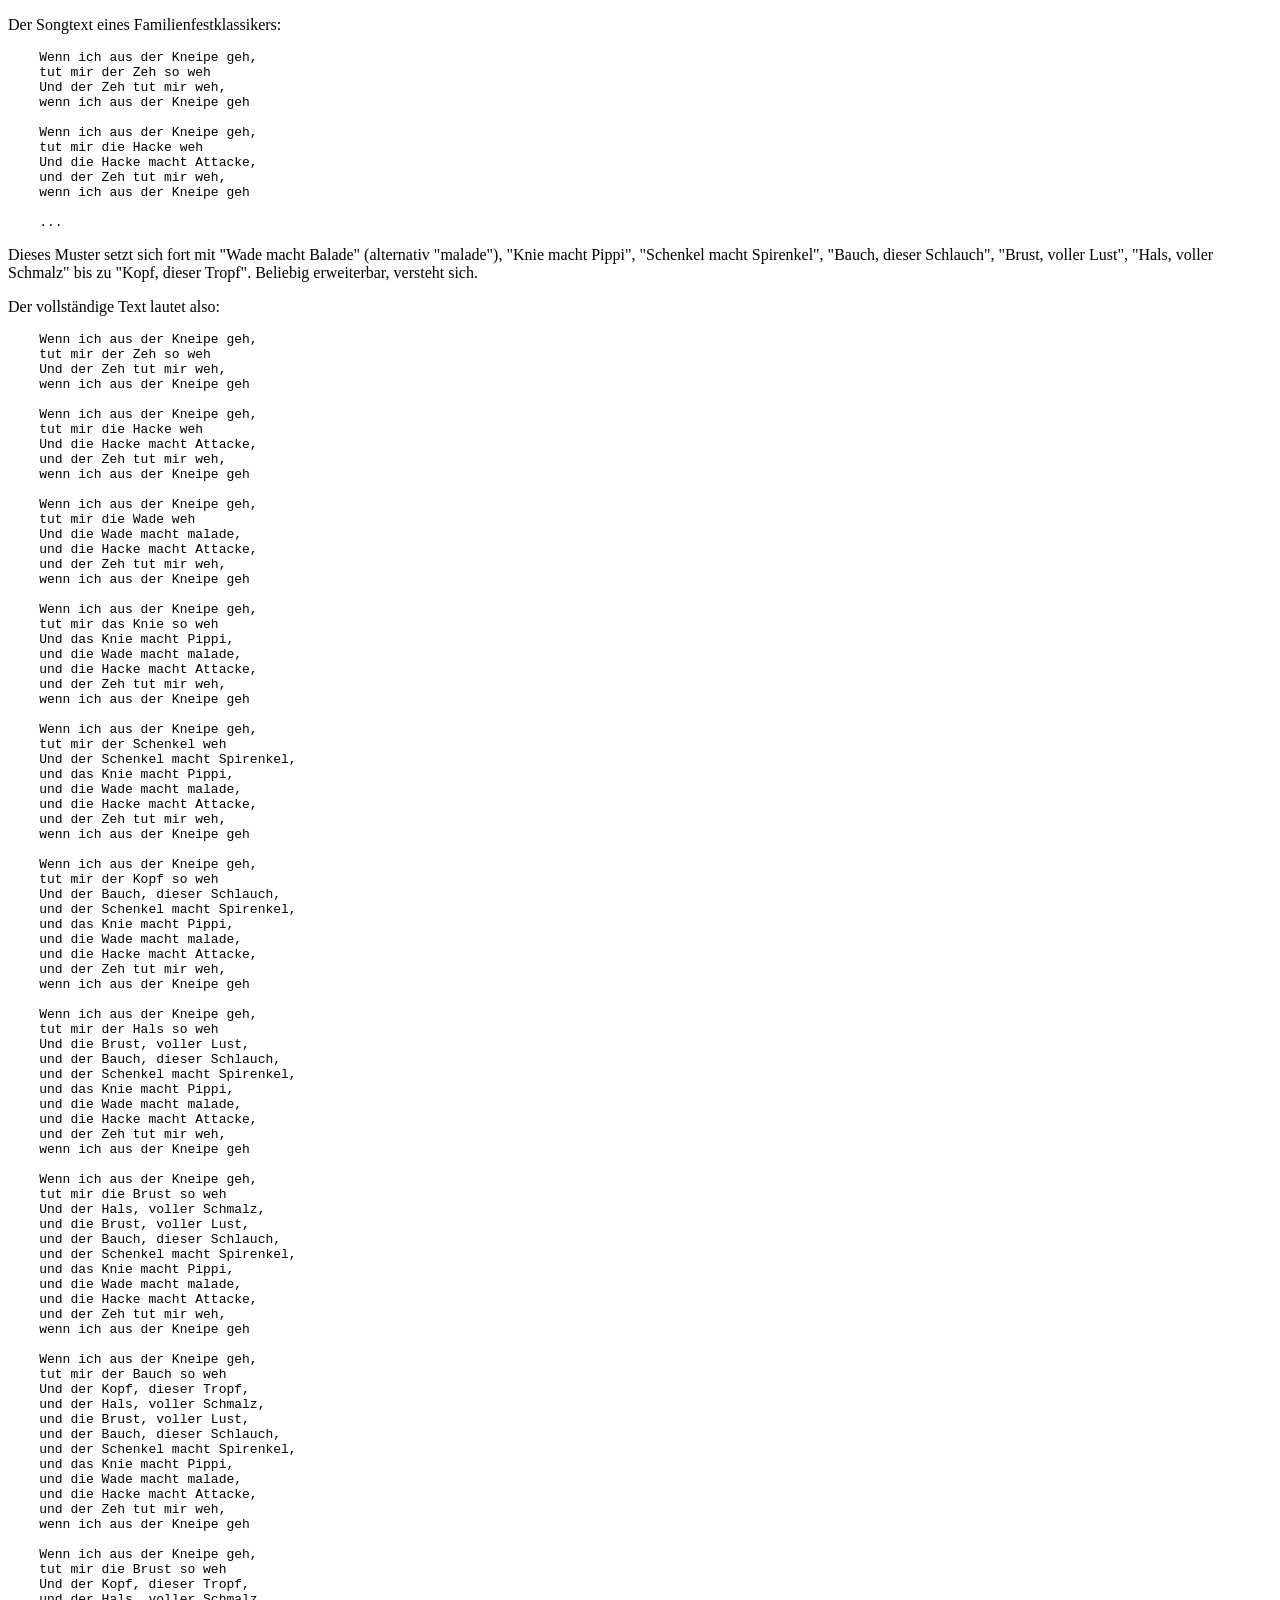
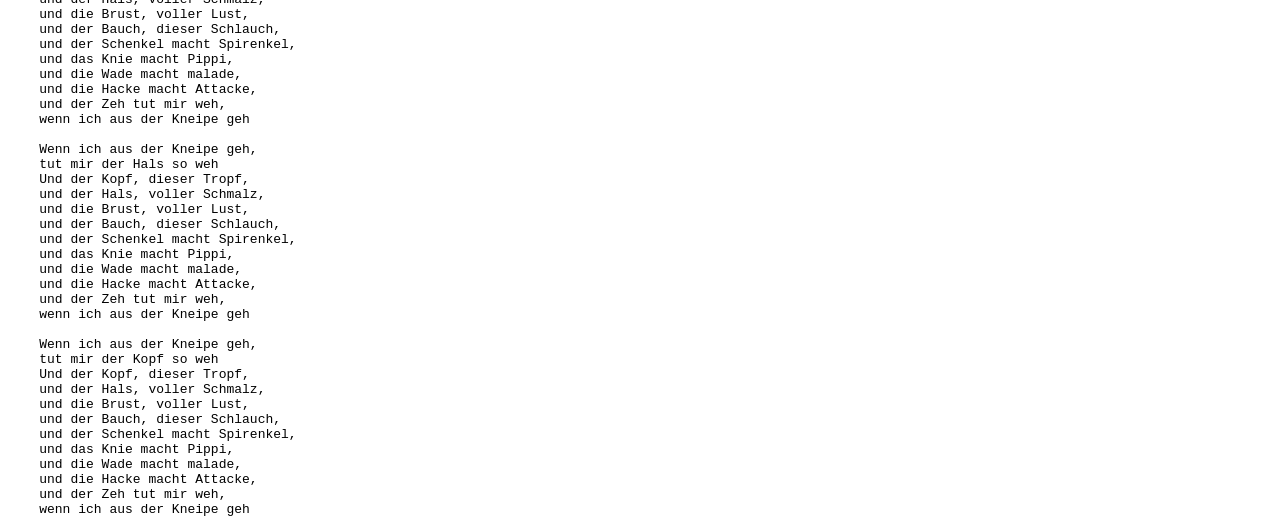
==== kneipe/index.html @ c38973b9 "Website ausmisten" ====
<!DOCTYPE html>
<body>
<p>
    Der Songtext eines Familienfestklassikers:
</p>
<pre>
    Wenn ich aus der Kneipe geh,
    tut mir der Zeh so weh
    Und der Zeh tut mir weh,
    wenn ich aus der Kneipe geh

    Wenn ich aus der Kneipe geh,
    tut mir die Hacke weh
    Und die Hacke macht Attacke,
    und der Zeh tut mir weh,
    wenn ich aus der Kneipe geh

    ...
</pre>
<p>
    Dieses Muster setzt sich fort mit "Wade macht Balade" (alternativ "malade"), "Knie macht Pippi", "Schenkel macht Spirenkel", "Bauch, dieser Schlauch", "Brust, voller Lust", "Hals, voller Schmalz" bis zu "Kopf, dieser Tropf". Beliebig erweiterbar, versteht sich.
</p>
<p>
    Der vollständige Text lautet also:
</p>
<!--
a = ["der Zeh so", "die Hacke", "die Wade", "das Knie so", "der Schenkel", "der Kopf so", "der Hals so", "die Brust so", "der Bauch so", "die Brust so", "der Hals so", "der Kopf so"]
b = ["der Zeh tut mir weh", "die Hacke macht Attacke", "die Wade macht malade", "das Knie macht Pippi", "der Schenkel macht Spirenkel", "der Bauch, dieser Schlauch", "die Brust, voller Lust", "der Hals, voller Schmalz", "der Kopf, dieser Tropf"]

for i in range(len(a)):
    print(f"Wenn ich aus der Kneipe geh,")
    print(f"tut mir {a[i]} weh")
    first = True
    for b2 in reversed(b[:i+1]):
        print(f"Und {b2}," if first else f"und {b2},")
        first = False
    print("wenn ich aus der Kneipe geh")
    print()
-->
<pre>
    Wenn ich aus der Kneipe geh,
    tut mir der Zeh so weh
    Und der Zeh tut mir weh,
    wenn ich aus der Kneipe geh

    Wenn ich aus der Kneipe geh,
    tut mir die Hacke weh
    Und die Hacke macht Attacke,
    und der Zeh tut mir weh,
    wenn ich aus der Kneipe geh

    Wenn ich aus der Kneipe geh,
    tut mir die Wade weh
    Und die Wade macht malade,
    und die Hacke macht Attacke,
    und der Zeh tut mir weh,
    wenn ich aus der Kneipe geh

    Wenn ich aus der Kneipe geh,
    tut mir das Knie so weh
    Und das Knie macht Pippi,
    und die Wade macht malade,
    und die Hacke macht Attacke,
    und der Zeh tut mir weh,
    wenn ich aus der Kneipe geh

    Wenn ich aus der Kneipe geh,
    tut mir der Schenkel weh
    Und der Schenkel macht Spirenkel,
    und das Knie macht Pippi,
    und die Wade macht malade,
    und die Hacke macht Attacke,
    und der Zeh tut mir weh,
    wenn ich aus der Kneipe geh

    Wenn ich aus der Kneipe geh,
    tut mir der Kopf so weh
    Und der Bauch, dieser Schlauch,
    und der Schenkel macht Spirenkel,
    und das Knie macht Pippi,
    und die Wade macht malade,
    und die Hacke macht Attacke,
    und der Zeh tut mir weh,
    wenn ich aus der Kneipe geh

    Wenn ich aus der Kneipe geh,
    tut mir der Hals so weh
    Und die Brust, voller Lust,
    und der Bauch, dieser Schlauch,
    und der Schenkel macht Spirenkel,
    und das Knie macht Pippi,
    und die Wade macht malade,
    und die Hacke macht Attacke,
    und der Zeh tut mir weh,
    wenn ich aus der Kneipe geh

    Wenn ich aus der Kneipe geh,
    tut mir die Brust so weh
    Und der Hals, voller Schmalz,
    und die Brust, voller Lust,
    und der Bauch, dieser Schlauch,
    und der Schenkel macht Spirenkel,
    und das Knie macht Pippi,
    und die Wade macht malade,
    und die Hacke macht Attacke,
    und der Zeh tut mir weh,
    wenn ich aus der Kneipe geh

    Wenn ich aus der Kneipe geh,
    tut mir der Bauch so weh
    Und der Kopf, dieser Tropf,
    und der Hals, voller Schmalz,
    und die Brust, voller Lust,
    und der Bauch, dieser Schlauch,
    und der Schenkel macht Spirenkel,
    und das Knie macht Pippi,
    und die Wade macht malade,
    und die Hacke macht Attacke,
    und der Zeh tut mir weh,
    wenn ich aus der Kneipe geh

    Wenn ich aus der Kneipe geh,
    tut mir die Brust so weh
    Und der Kopf, dieser Tropf,
    und der Hals, voller Schmalz,
    und die Brust, voller Lust,
    und der Bauch, dieser Schlauch,
    und der Schenkel macht Spirenkel,
    und das Knie macht Pippi,
    und die Wade macht malade,
    und die Hacke macht Attacke,
    und der Zeh tut mir weh,
    wenn ich aus der Kneipe geh

    Wenn ich aus der Kneipe geh,
    tut mir der Hals so weh
    Und der Kopf, dieser Tropf,
    und der Hals, voller Schmalz,
    und die Brust, voller Lust,
    und der Bauch, dieser Schlauch,
    und der Schenkel macht Spirenkel,
    und das Knie macht Pippi,
    und die Wade macht malade,
    und die Hacke macht Attacke,
    und der Zeh tut mir weh,
    wenn ich aus der Kneipe geh

    Wenn ich aus der Kneipe geh,
    tut mir der Kopf so weh
    Und der Kopf, dieser Tropf,
    und der Hals, voller Schmalz,
    und die Brust, voller Lust,
    und der Bauch, dieser Schlauch,
    und der Schenkel macht Spirenkel,
    und das Knie macht Pippi,
    und die Wade macht malade,
    und die Hacke macht Attacke,
    und der Zeh tut mir weh,
    wenn ich aus der Kneipe geh
</pre>
</body>
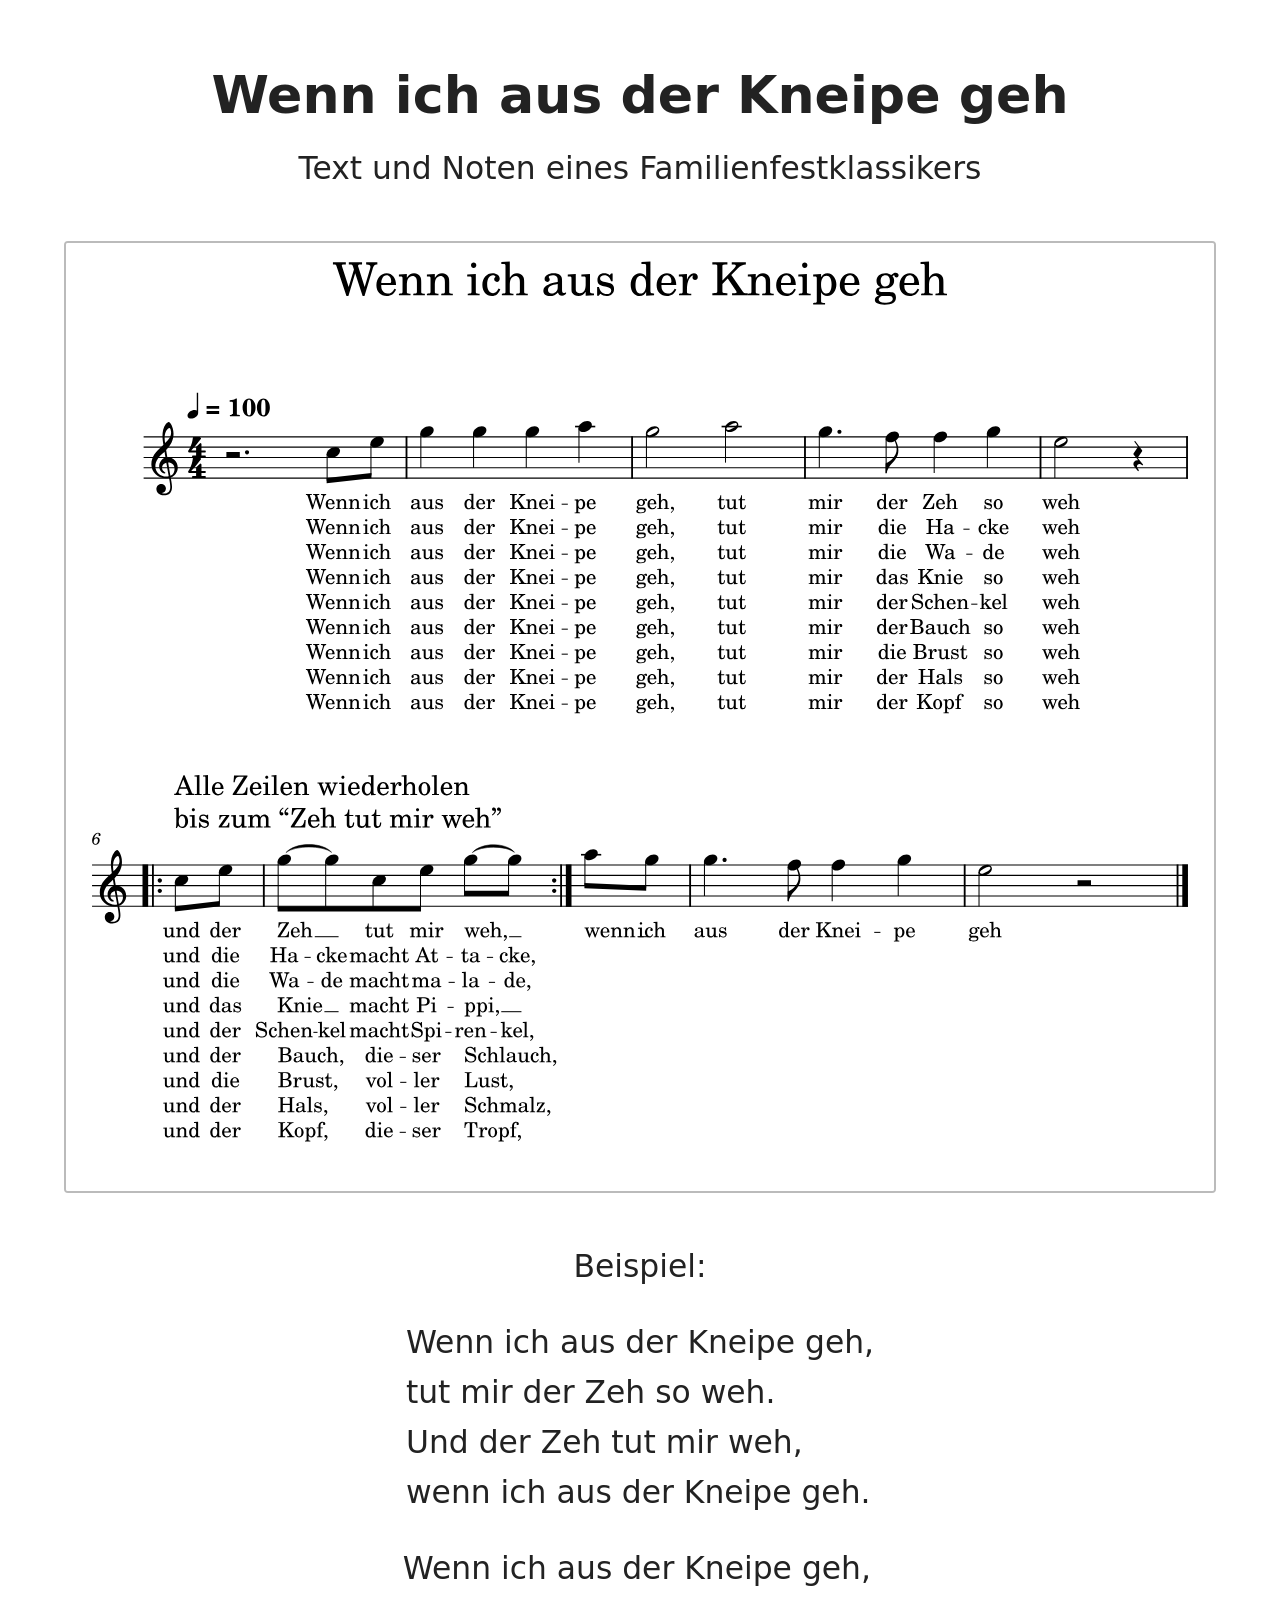
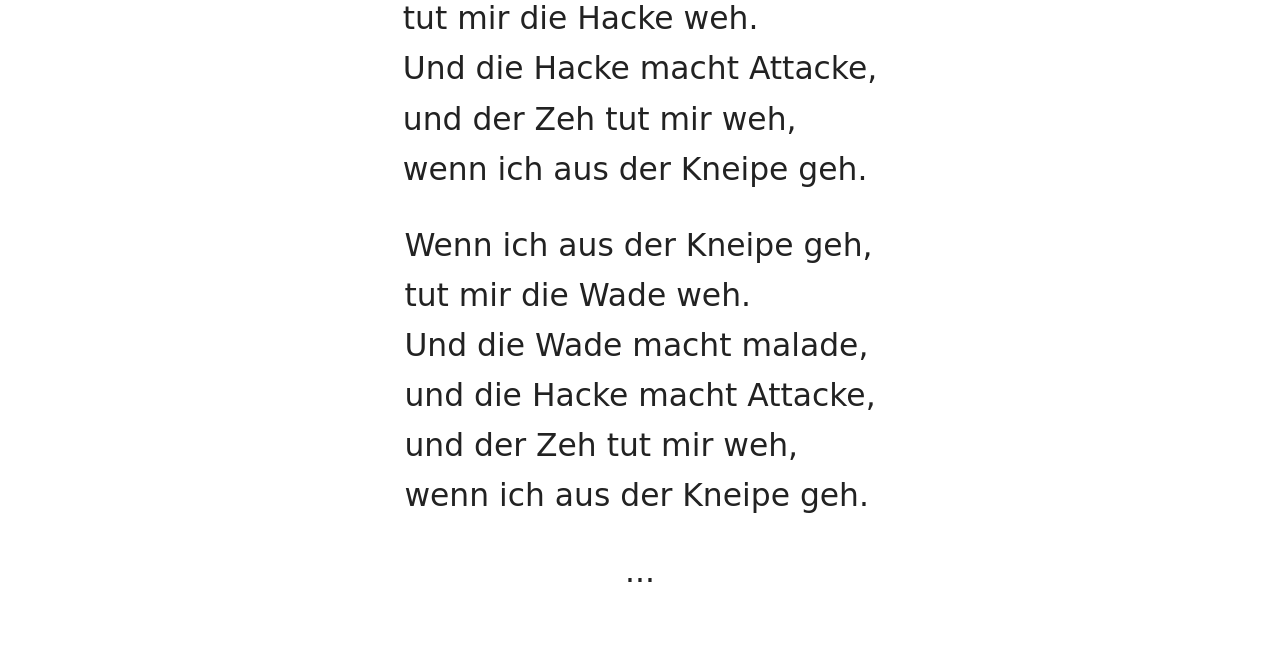
==== commit 40072fac: "Kneipenlied jetzt mit Noten! (und hübscher)" ====
--- a/kneipe/index.html
+++ b/kneipe/index.html
@@ -1,161 +1,77 @@
 <!DOCTYPE html>
+<html lang="de">
+<head>
+<meta charset="utf-8">
+<meta name="viewport" content="width=device-width, initial-scale=1">
+<title>Wenn ich aus der Kneipe geh</title>
+<style>
+	body {
+		max-width: 72rem;
+		margin: 4rem auto;
+		padding: 0 2rem;
+		font: clamp(1.25rem, 1.2vw + 1rem, 2.1rem)/1.6 system-ui, sans-serif;
+		color: #222;
+		background: #fff;
+		text-align: center;
+	}
+
+	h1 {
+		margin: 0 0 1rem;
+		font-size: clamp(2.2rem, 2.2vw + 1.5rem, 3.8rem);
+		line-height: 1.2;
+	}
+
+	img {
+		display: block;
+		box-sizing: border-box;
+		width: 100%;
+		height: auto;
+		margin: 3rem 0;
+		border: 2px solid #bbb;
+		border-radius: 4px;
+	}
+
+	p {
+		margin: 0 0 1.6rem;
+	}
+
+	.stanza {
+		width: fit-content;
+		margin-inline: auto;
+		text-align: left;
+		white-space: pre-line;
+	}
+</style>
+</head>
 <body>
-<p>
-    Der Songtext eines Familienfestklassikers:
-</p>
-<pre>
-    Wenn ich aus der Kneipe geh,
-    tut mir der Zeh so weh
-    Und der Zeh tut mir weh,
-    wenn ich aus der Kneipe geh
 
-    Wenn ich aus der Kneipe geh,
-    tut mir die Hacke weh
-    Und die Hacke macht Attacke,
-    und der Zeh tut mir weh,
-    wenn ich aus der Kneipe geh
+<h1>Wenn ich aus der Kneipe geh</h1>
 
-    ...
-</pre>
-<p>
-    Dieses Muster setzt sich fort mit "Wade macht Balade" (alternativ "malade"), "Knie macht Pippi", "Schenkel macht Spirenkel", "Bauch, dieser Schlauch", "Brust, voller Lust", "Hals, voller Schmalz" bis zu "Kopf, dieser Tropf". Beliebig erweiterbar, versteht sich.
-</p>
-<p>
-    Der vollständige Text lautet also:
-</p>
-<!--
-a = ["der Zeh so", "die Hacke", "die Wade", "das Knie so", "der Schenkel", "der Kopf so", "der Hals so", "die Brust so", "der Bauch so", "die Brust so", "der Hals so", "der Kopf so"]
-b = ["der Zeh tut mir weh", "die Hacke macht Attacke", "die Wade macht malade", "das Knie macht Pippi", "der Schenkel macht Spirenkel", "der Bauch, dieser Schlauch", "die Brust, voller Lust", "der Hals, voller Schmalz", "der Kopf, dieser Tropf"]
+<p>Text und Noten eines Familienfestklassikers</p>
 
-for i in range(len(a)):
-    print(f"Wenn ich aus der Kneipe geh,")
-    print(f"tut mir {a[i]} weh")
-    first = True
-    for b2 in reversed(b[:i+1]):
-        print(f"Und {b2}," if first else f"und {b2},")
-        first = False
-    print("wenn ich aus der Kneipe geh")
-    print()
--->
-<pre>
-    Wenn ich aus der Kneipe geh,
-    tut mir der Zeh so weh
-    Und der Zeh tut mir weh,
-    wenn ich aus der Kneipe geh
+<img src="kneipenlied.svg" alt="Notenblatt mit Melodie und allen Strophen">
 
-    Wenn ich aus der Kneipe geh,
-    tut mir die Hacke weh
-    Und die Hacke macht Attacke,
-    und der Zeh tut mir weh,
-    wenn ich aus der Kneipe geh
+<p>Beispiel:</p>
 
-    Wenn ich aus der Kneipe geh,
-    tut mir die Wade weh
-    Und die Wade macht malade,
-    und die Hacke macht Attacke,
-    und der Zeh tut mir weh,
-    wenn ich aus der Kneipe geh
+<p class="stanza">Wenn ich aus der Kneipe geh,
+tut mir der Zeh so weh.
+Und der Zeh tut mir weh,
+wenn ich aus der Kneipe geh.</p>
 
-    Wenn ich aus der Kneipe geh,
-    tut mir das Knie so weh
-    Und das Knie macht Pippi,
-    und die Wade macht malade,
-    und die Hacke macht Attacke,
-    und der Zeh tut mir weh,
-    wenn ich aus der Kneipe geh
+<p class="stanza">Wenn ich aus der Kneipe geh,
+tut mir die Hacke weh.
+Und die Hacke macht Attacke,
+und der Zeh tut mir weh,
+wenn ich aus der Kneipe geh.</p>
 
-    Wenn ich aus der Kneipe geh,
-    tut mir der Schenkel weh
-    Und der Schenkel macht Spirenkel,
-    und das Knie macht Pippi,
-    und die Wade macht malade,
-    und die Hacke macht Attacke,
-    und der Zeh tut mir weh,
-    wenn ich aus der Kneipe geh
+<p class="stanza">Wenn ich aus der Kneipe geh,
+tut mir die Wade weh.
+Und die Wade macht malade,
+und die Hacke macht Attacke,
+und der Zeh tut mir weh,
+wenn ich aus der Kneipe geh.</p>
 
-    Wenn ich aus der Kneipe geh,
-    tut mir der Kopf so weh
-    Und der Bauch, dieser Schlauch,
-    und der Schenkel macht Spirenkel,
-    und das Knie macht Pippi,
-    und die Wade macht malade,
-    und die Hacke macht Attacke,
-    und der Zeh tut mir weh,
-    wenn ich aus der Kneipe geh
+<p>...</p>
 
-    Wenn ich aus der Kneipe geh,
-    tut mir der Hals so weh
-    Und die Brust, voller Lust,
-    und der Bauch, dieser Schlauch,
-    und der Schenkel macht Spirenkel,
-    und das Knie macht Pippi,
-    und die Wade macht malade,
-    und die Hacke macht Attacke,
-    und der Zeh tut mir weh,
-    wenn ich aus der Kneipe geh
-
-    Wenn ich aus der Kneipe geh,
-    tut mir die Brust so weh
-    Und der Hals, voller Schmalz,
-    und die Brust, voller Lust,
-    und der Bauch, dieser Schlauch,
-    und der Schenkel macht Spirenkel,
-    und das Knie macht Pippi,
-    und die Wade macht malade,
-    und die Hacke macht Attacke,
-    und der Zeh tut mir weh,
-    wenn ich aus der Kneipe geh
-
-    Wenn ich aus der Kneipe geh,
-    tut mir der Bauch so weh
-    Und der Kopf, dieser Tropf,
-    und der Hals, voller Schmalz,
-    und die Brust, voller Lust,
-    und der Bauch, dieser Schlauch,
-    und der Schenkel macht Spirenkel,
-    und das Knie macht Pippi,
-    und die Wade macht malade,
-    und die Hacke macht Attacke,
-    und der Zeh tut mir weh,
-    wenn ich aus der Kneipe geh
-
-    Wenn ich aus der Kneipe geh,
-    tut mir die Brust so weh
-    Und der Kopf, dieser Tropf,
-    und der Hals, voller Schmalz,
-    und die Brust, voller Lust,
-    und der Bauch, dieser Schlauch,
-    und der Schenkel macht Spirenkel,
-    und das Knie macht Pippi,
-    und die Wade macht malade,
-    und die Hacke macht Attacke,
-    und der Zeh tut mir weh,
-    wenn ich aus der Kneipe geh
-
-    Wenn ich aus der Kneipe geh,
-    tut mir der Hals so weh
-    Und der Kopf, dieser Tropf,
-    und der Hals, voller Schmalz,
-    und die Brust, voller Lust,
-    und der Bauch, dieser Schlauch,
-    und der Schenkel macht Spirenkel,
-    und das Knie macht Pippi,
-    und die Wade macht malade,
-    und die Hacke macht Attacke,
-    und der Zeh tut mir weh,
-    wenn ich aus der Kneipe geh
-
-    Wenn ich aus der Kneipe geh,
-    tut mir der Kopf so weh
-    Und der Kopf, dieser Tropf,
-    und der Hals, voller Schmalz,
-    und die Brust, voller Lust,
-    und der Bauch, dieser Schlauch,
-    und der Schenkel macht Spirenkel,
-    und das Knie macht Pippi,
-    und die Wade macht malade,
-    und die Hacke macht Attacke,
-    und der Zeh tut mir weh,
-    wenn ich aus der Kneipe geh
-</pre>
-</body>+</body>
+</html>
